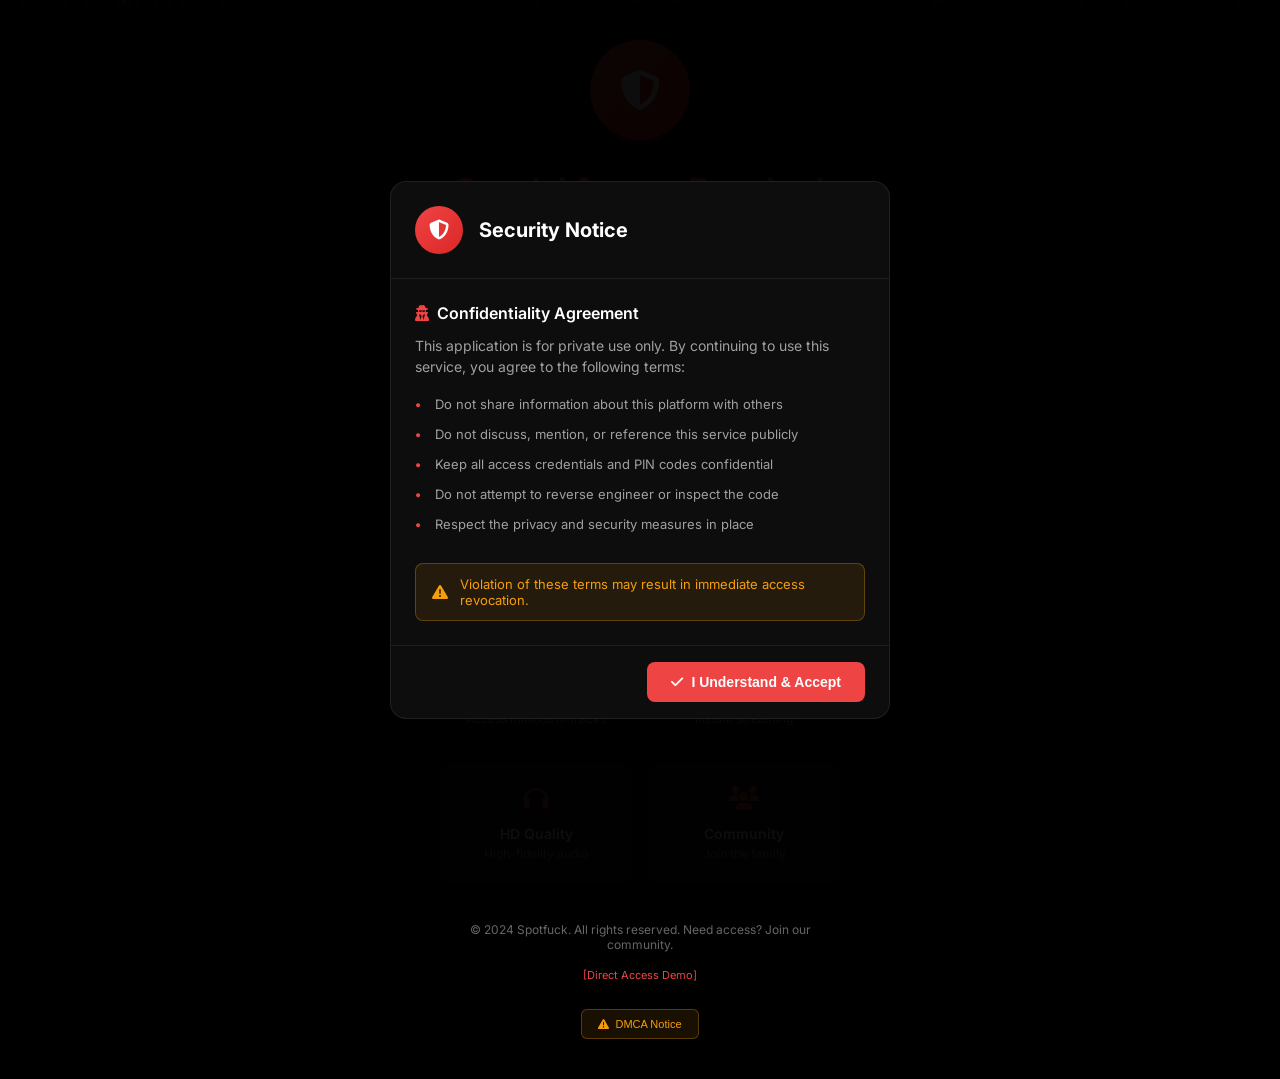
==== index.html @ 484b6b0b "test" ====
<!DOCTYPE html>
<html lang="en">
<head>
    <meta charset="UTF-8">
    <meta name="viewport" content="width=device-width, initial-scale=1.0">
    <title>Spotfuck - Special Access</title>
    <link rel="icon" type="image/svg+xml" href="data:image/svg+xml,<svg xmlns='http://www.w3.org/2000/svg' viewBox='0 0 100 100'><circle cx='50' cy='50' r='48' fill='%23ef4444'/><polygon points='35,25 35,75 80,50' fill='white' stroke='white' stroke-width='2'/></svg>">
    <link rel="apple-touch-icon" href="data:image/svg+xml,<svg xmlns='http://www.w3.org/2000/svg' viewBox='0 0 100 100'><circle cx='50' cy='50' r='48' fill='%23ef4444'/><polygon points='35,25 35,75 80,50' fill='white' stroke='white' stroke-width='2'/></svg>">
    <link rel="stylesheet" href="https://cdnjs.cloudflare.com/ajax/libs/font-awesome/6.4.0/css/all.min.css">
    <style>
        @import url('https://fonts.googleapis.com/css2?family=Inter:wght@300;400;500;600;700;800&display=swap');
        
        :root {
            --primary: #ef4444;
            --primary-dark: #dc2626;
            --primary-light: #f87171;
            --bg-dark: #000000;
            --bg-card: #0d0d0d;
            --bg-hover: #1a1a1a;
            --text-primary: #ffffff;
            --text-secondary: #a0a0a0;
            --text-muted: #666666;
            --border: rgba(255,255,255,0.08);
            --success: #10b981;
        }
        
        * {
            margin: 0;
            padding: 0;
            box-sizing: border-box;
        }
        
        body {
            font-family: 'Inter', sans-serif;
            background: var(--bg-dark);
            color: var(--text-primary);
            min-height: 100vh;
            overflow-x: hidden;
            -webkit-font-smoothing: antialiased;
            display: flex;
            align-items: center;
            justify-content: center;
        }
        
        .access-container {
            width: 100%;
            max-width: 480px;
            padding: 40px;
            text-align: center;
            animation: fadeInUp 0.8s ease-out;
        }
        
        @keyframes fadeInUp {
            from {
                opacity: 0;
                transform: translateY(30px);
            }
            to {
                opacity: 1;
                transform: translateY(0);
            }
        }
        
        .access-icon {
            width: 100px;
            height: 100px;
            background: linear-gradient(135deg, var(--primary), var(--primary-dark));
            border-radius: 50%;
            display: flex;
            align-items: center;
            justify-content: center;
            margin: 0 auto 30px;
            font-size: 40px;
            box-shadow: 0 10px 40px rgba(239, 68, 68, 0.3);
            animation: pulse 2s infinite;
        }
        
        @keyframes pulse {
            0%, 100% {
                transform: scale(1);
                box-shadow: 0 10px 40px rgba(239, 68, 68, 0.3);
            }
            50% {
                transform: scale(1.05);
                box-shadow: 0 15px 50px rgba(239, 68, 68, 0.4);
            }
        }
        
        .access-title {
            font-size: 32px;
            font-weight: 800;
            margin-bottom: 16px;
            background: linear-gradient(135deg, var(--primary), var(--primary-light));
            -webkit-background-clip: text;
            -webkit-text-fill-color: transparent;
            background-clip: text;
        }
        
        .access-subtitle {
            font-size: 16px;
            color: var(--text-secondary);
            margin-bottom: 40px;
            line-height: 1.6;
        }
        
        .access-card {
            background: var(--bg-card);
            border: 1px solid var(--border);
            border-radius: 16px;
            padding: 30px;
            margin-bottom: 24px;
            animation: slideIn 0.6s ease-out 0.2s both;
        }
        
        @keyframes slideIn {
            from {
                opacity: 0;
                transform: translateX(-20px);
            }
            to {
                opacity: 1;
                transform: translateX(0);
            }
        }
        
        .lock-icon {
            font-size: 48px;
            color: var(--primary);
            margin-bottom: 20px;
            animation: lockPulse 1.5s infinite;
        }
        
        @keyframes lockPulse {
            0%, 100% {
                transform: scale(1);
            }
            50% {
                transform: scale(1.1);
            }
        }
        
        .access-message {
            font-size: 18px;
            font-weight: 600;
            margin-bottom: 12px;
            color: var(--text-primary);
        }
        
        .access-description {
            font-size: 14px;
            color: var(--text-secondary);
            margin-bottom: 24px;
        }
        
        .access-btn {
            width: 100%;
            padding: 14px 24px;
            background: var(--primary);
            border: none;
            border-radius: 12px;
            color: white;
            font-size: 16px;
            font-weight: 600;
            cursor: pointer;
            transition: all 0.3s ease;
            display: flex;
            align-items: center;
            justify-content: center;
            gap: 10px;
            text-decoration: none;
        }
        
        .access-btn:hover {
            background: var(--primary-dark);
            transform: translateY(-2px);
            box-shadow: 0 8px 25px rgba(239, 68, 68, 0.3);
        }
        
        .access-btn i {
            font-size: 18px;
        }
        
        .features-grid {
            display: grid;
            grid-template-columns: repeat(2, 1fr);
            gap: 16px;
            margin-top: 32px;
            animation: fadeIn 0.8s ease-out 0.4s both;
        }
        
        @keyframes fadeIn {
            from {
                opacity: 0;
            }
            to {
                opacity: 1;
            }
        }
        
        .feature-item {
            background: var(--bg-card);
            border: 1px solid var(--border);
            border-radius: 12px;
            padding: 20px;
            text-align: center;
            transition: all 0.3s ease;
        }
        
        .feature-item:hover {
            border-color: var(--primary);
            transform: translateY(-4px);
        }
        
        .feature-icon {
            font-size: 24px;
            color: var(--primary);
            margin-bottom: 12px;
        }
        
        .feature-title {
            font-size: 14px;
            font-weight: 600;
            color: var(--text-primary);
            margin-bottom: 4px;
        }
        
        .feature-text {
            font-size: 12px;
            color: var(--text-secondary);
        }
        
        .footer-text {
            margin-top: 40px;
            font-size: 12px;
            color: var(--text-muted);
            animation: fadeIn 0.8s ease-out 0.6s both;
        }
        
        .footer-text a {
            color: var(--primary);
            text-decoration: none;
            font-size: 11px;
            transition: opacity 0.3s ease;
        }
        
        .footer-text a:hover {
            opacity: 0.8;
        }
        
        .dmca-footer-btn {
            background: rgba(245, 158, 11, 0.1);
            border: 1px solid rgba(245, 158, 11, 0.3);
            color: #f59e0b;
            padding: 8px 16px;
            border-radius: 6px;
            font-size: 11px;
            cursor: pointer;
            display: inline-flex;
            align-items: center;
            gap: 6px;
            transition: all 0.3s ease;
            margin-top: 12px;
        }
        
        .dmca-footer-btn:hover {
            background: rgba(245, 158, 11, 0.2);
            border-color: rgba(245, 158, 11, 0.5);
        }
        
        .dmca-modal {
            display: none;
            position: fixed;
            top: 0;
            left: 0;
            width: 100%;
            height: 100%;
            background: rgba(0, 0, 0, 0.9);
            z-index: 1000;
            align-items: center;
            justify-content: center;
            animation: fadeIn 0.3s ease;
        }
        
        .dmca-modal.active {
            display: flex;
        }
        
        .dmca-modal-content {
            background: var(--bg-card);
            border: 1px solid var(--border);
            border-radius: 16px;
            max-width: 600px;
            max-height: 80vh;
            overflow-y: auto;
            animation: slideUp 0.3s ease;
            margin: 20px;
        }
        
        @keyframes slideUp {
            from {
                opacity: 0;
                transform: translateY(50px);
            }
            to {
                opacity: 1;
                transform: translateY(0);
            }
        }
        
        .dmca-modal-header {
            display: flex;
            align-items: center;
            padding: 24px;
            border-bottom: 1px solid var(--border);
            position: sticky;
            top: 0;
            background: var(--bg-card);
            z-index: 10;
        }
        
        .dmca-icon {
            width: 48px;
            height: 48px;
            background: linear-gradient(135deg, #f59e0b, #d97706);
            border-radius: 50%;
            display: flex;
            align-items: center;
            justify-content: center;
            margin-right: 16px;
            font-size: 20px;
            color: white;
        }
        
        .dmca-modal-header h2 {
            flex: 1;
            font-size: 20px;
            font-weight: 700;
            color: var(--text-primary);
        }
        
        .dmca-close-btn {
            width: 36px;
            height: 36px;
            background: var(--bg-hover);
            border: none;
            border-radius: 8px;
            color: var(--text-secondary);
            cursor: pointer;
            display: flex;
            align-items: center;
            justify-content: center;
            transition: all 0.2s ease;
        }
        
        .dmca-close-btn:hover {
            background: var(--primary);
            color: white;
        }
        
        .dmca-modal-body {
            padding: 24px;
        }
        
        .dmca-section {
            margin-bottom: 24px;
        }
        
        .dmca-section:last-child {
            margin-bottom: 0;
        }
        
        .dmca-section h3 {
            font-size: 16px;
            font-weight: 600;
            color: var(--text-primary);
            margin-bottom: 12px;
            display: flex;
            align-items: center;
            gap: 8px;
        }
        
        .dmca-section h3 i {
            color: #f59e0b;
        }
        
        .dmca-section p {
            font-size: 14px;
            color: var(--text-secondary);
            line-height: 1.6;
            margin-bottom: 8px;
        }
        
        .dmca-section ul {
            list-style: none;
            padding: 0;
        }
        
        .dmca-section li {
            font-size: 14px;
            color: var(--text-secondary);
            padding: 8px 0;
            padding-left: 24px;
            position: relative;
        }
        
        .dmca-section li::before {
            content: '•';
            position: absolute;
            left: 8px;
            color: var(--primary);
        }
        
        .dmca-disclaimer {
            background: rgba(245, 158, 11, 0.1);
            border: 1px solid rgba(245, 158, 11, 0.3);
            border-radius: 8px;
            padding: 16px;
            font-size: 13px;
            color: #f59e0b;
            line-height: 1.5;
        }
        
        .dmca-modal-footer {
            padding: 24px;
            border-top: 1px solid var(--border);
            display: flex;
            justify-content: flex-end;
            position: sticky;
            bottom: 0;
            background: var(--bg-card);
        }
        
        .dmca-acknowledge-btn {
            padding: 12px 24px;
            background: var(--primary);
            border: none;
            border-radius: 8px;
            color: white;
            font-size: 14px;
            font-weight: 600;
            cursor: pointer;
            display: flex;
            align-items: center;
            gap: 8px;
            transition: all 0.2s ease;
        }
        
        .dmca-acknowledge-btn:hover {
            background: var(--primary-dark);
            transform: translateY(-2px);
        }
        
        .dmca-modal-content::-webkit-scrollbar {
            width: 6px;
        }
        
        .dmca-modal-content::-webkit-scrollbar-track {
            background: var(--bg-dark);
        }
        
        .dmca-modal-content::-webkit-scrollbar-thumb {
            background: var(--bg-hover);
            border-radius: 3px;
        }
        
        .dmca-modal-content::-webkit-scrollbar-thumb:hover {
            background: var(--primary);
        }
        
        /* Responsive Design */
        @media (max-width: 768px) {
            .access-container {
                padding: 24px;
            }
            
            .access-icon {
                width: 60px;
                height: 60px;
                font-size: 24px;
                margin-bottom: 20px;
            }
            
            .access-title {
                font-size: 24px;
            }
            
            .access-subtitle {
                font-size: 14px;
            }
            
            .access-card {
                padding: 20px;
            }
            
            .features-grid {
                grid-template-columns: 1fr;
                gap: 12px;
            }
            
            .feature-item {
                padding: 16px;
            }
            
            .footer-text {
                font-size: 11px;
            }
            
            .dmca-footer-btn {
                padding: 6px 12px;
                font-size: 10px;
            }
            
            .dmca-modal-content {
                margin: 10px;
                max-height: 90vh;
            }
            
            .dmca-modal-header {
                padding: 16px;
            }
            
            .dmca-modal-header h2 {
                font-size: 18px;
            }
            
            .dmca-modal-body {
                padding: 16px;
            }
            
            .dmca-section h3 {
                font-size: 14px;
            }
            
            .dmca-section p {
                font-size: 13px;
            }
            
            .dmca-section li {
                font-size: 13px;
                padding: 6px 0;
                padding-left: 20px;
            }
            
            .dmca-disclaimer {
                font-size: 12px;
                padding: 12px;
            }
            
            .dmca-modal-footer {
                padding: 16px;
            }
            
            .dmca-acknowledge-btn {
                padding: 10px 20px;
                font-size: 13px;
            }
        }
        
        @media (max-width: 480px) {
            .access-container {
                padding: 16px;
            }
            
            .access-icon {
                width: 50px;
                height: 50px;
                font-size: 20px;
                margin-bottom: 16px;
            }
            
            .access-title {
                font-size: 20px;
            }
            
            .access-subtitle {
                font-size: 13px;
            }
            
            .access-card {
                padding: 16px;
            }
            
            .access-message {
                font-size: 16px;
            }
            
            .access-description {
                font-size: 13px;
            }
            
            .access-btn {
                padding: 12px 20px;
                font-size: 14px;
            }
            
            .feature-item {
                padding: 12px;
            }
            
            .feature-icon {
                font-size: 20px;
            }
            
            .feature-title {
                font-size: 13px;
            }
            
            .feature-text {
                font-size: 11px;
            }
        }
        
        .particles {
            position: fixed;
            top: 0;
            left: 0;
            width: 100%;
            height: 100%;
            pointer-events: none;
            overflow: hidden;
            z-index: 0;
        }
        
        .particle {
            position: absolute;
            width: 4px;
            height: 4px;
            background: var(--primary);
            border-radius: 50%;
            opacity: 0.3;
            animation: float 15s infinite;
        }
        
        @keyframes float {
            0%, 100% {
                transform: translateY(100vh) rotate(0deg);
                opacity: 0;
            }
            10% {
                opacity: 0.3;
            }
            90% {
                opacity: 0.3;
            }
            100% {
                transform: translateY(-100vh) rotate(720deg);
                opacity: 0;
            }
        }
    </style>
</head>
<body>
    <div class="particles" id="particles"></div>
    
    <div class="access-container">
        <div class="access-icon">
            <i class="fas fa-shield-alt"></i>
        </div>
        
        <h1 class="access-title">Special Access Required</h1>
        <p class="access-subtitle">This area requires exclusive access. Join our community to unlock premium features.</p>
        
        <div class="access-card">
            <div class="lock-icon">
                <i class="fas fa-lock"></i>
            </div>
            <div class="access-message">Access Restricted</div>
            <div class="access-description">You need special permissions to view this content. Sign in to continue.</div>
            <a href="signin.html" class="access-btn">
                <i class="fas fa-sign-in-alt"></i>
                Sign In to Access
            </a>
        </div>
        
        <div class="features-grid">
            <div class="feature-item">
                <div class="feature-icon">
                    <i class="fas fa-music"></i>
                </div>
                <div class="feature-title">Unlimited Music</div>
                <div class="feature-text">Access millions of tracks</div>
            </div>
            <div class="feature-item">
                <div class="feature-icon">
                    <i class="fas fa-bolt"></i>
                </div>
                <div class="feature-title">Lightning Fast</div>
                <div class="feature-text">Instant streaming</div>
            </div>
            <div class="feature-item">
                <div class="feature-icon">
                    <i class="fas fa-headphones"></i>
                </div>
                <div class="feature-title">HD Quality</div>
                <div class="feature-text">High-fidelity audio</div>
            </div>
            <div class="feature-item">
                <div class="feature-icon">
                    <i class="fas fa-users"></i>
                </div>
                <div class="feature-title">Community</div>
                <div class="feature-text">Join the family</div>
            </div>
        </div>
        
        <div class="footer-text">
            © 2024 Spotfuck. All rights reserved. Need access? Join our community.
            <br><br>
            <a href="N3K0.html">[Direct Access Demo]</a>
            <br><br>
            <button class="dmca-footer-btn" id="dmcaFooterBtn">
                <i class="fas fa-exclamation-triangle"></i> DMCA Notice
            </button>
        </div>
        
        <!-- DMCA Modal -->
        <div class="dmca-modal" id="dmcaModal">
            <div class="dmca-modal-content">
                <div class="dmca-modal-header">
                    <div class="dmca-icon">
                        <i class="fas fa-exclamation-triangle"></i>
                    </div>
                    <h2>DMCA & Copyright Notice</h2>
                    <button class="dmca-close-btn" id="dmcaCloseBtn">
                        <i class="fas fa-times"></i>
                    </button>
                </div>
                <div class="dmca-modal-body">
                    <div class="dmca-section">
                        <h3><i class="fas fa-info-circle"></i> Important Notice</h3>
                        <p>This application aggregates music from various public sources including Audius, YouTube, Jamendo, and Spotify APIs. We do not host any copyrighted content on our servers.</p>
                    </div>
                    
                    <div class="dmca-section">
                        <h3><i class="fas fa-shield-alt"></i> Content Sources</h3>
                        <ul>
                            <li><strong>Audius:</strong> Decentralized music platform with artist-uploaded content</li>
                            <li><strong>YouTube:</strong> User-generated content platform</li>
                            <li><strong>Jamendo:</strong> Free music from independent artists</li>
                            <li><strong>Spotify:</strong> Preview clips only (requires API access)</li>
                        </ul>
                    </div>
                    
                    <div class="dmca-section">
                        <h3><i class="fas fa-balance-scale"></i> Copyright Policy</h3>
                        <p>We respect copyright laws and intellectual property rights. If you believe any content infringes on your copyright, please contact the respective content provider directly to file a DMCA takedown request.</p>
                    </div>
                    
                    <div class="dmca-section">
                        <h3><i class="fas fa-user-shield"></i> User Responsibility</h3>
                        <p>Users are responsible for ensuring they have the right to access and stream content. This application is for educational and personal use only. Always comply with the terms of service of the respective platforms.</p>
                    </div>
                    
                    <div class="dmca-disclaimer">
                        <strong>Disclaimer:</strong> This application is not affiliated with, endorsed by, or connected to any of the music platforms mentioned. All trademarks and copyrights belong to their respective owners.
                    </div>
                </div>
                <div class="dmca-modal-footer">
                    <button class="dmca-acknowledge-btn" id="dmcaAcknowledgeBtn">
                        <i class="fas fa-check"></i> I Understand
                    </button>
                </div>
            </div>
        </div>
    </div>
    
    <script>
        // Create floating particles
        function createParticles() {
            const container = document.getElementById('particles');
            const particleCount = 50;
            
            for (let i = 0; i < particleCount; i++) {
                const particle = document.createElement('div');
                particle.className = 'particle';
                particle.style.left = Math.random() * 100 + '%';
                particle.style.animationDelay = Math.random() * 15 + 's';
                particle.style.animationDuration = (Math.random() * 10 + 10) + 's';
                container.appendChild(particle);
            }
        }
        
        createParticles();
        
        // DMCA Modal functionality
        const dmcaFooterBtn = document.getElementById('dmcaFooterBtn');
        const dmcaModal = document.getElementById('dmcaModal');
        const dmcaCloseBtn = document.getElementById('dmcaCloseBtn');
        const dmcaAcknowledgeBtn = document.getElementById('dmcaAcknowledgeBtn');
        
        if (dmcaFooterBtn && dmcaModal) {
            dmcaFooterBtn.addEventListener('click', () => {
                dmcaModal.classList.add('active');
            });
            
            dmcaCloseBtn.addEventListener('click', () => {
                dmcaModal.classList.remove('active');
            });
            
            dmcaAcknowledgeBtn.addEventListener('click', function(e) {
                e.preventDefault();
                e.stopPropagation();
                e.stopImmediatePropagation();
                localStorage.setItem('dmcaAcknowledged', 'true');
                dmcaModal.classList.remove('active');
            });
            
            dmcaModal.addEventListener('click', (e) => {
                if (e.target === dmcaModal) {
                    dmcaModal.classList.remove('active');
                }
            });
        }
    </script>

    <!-- Security Modal -->
    <div class="security-modal" id="securityModal">
        <div class="security-modal-content">
            <div class="security-modal-header">
                <div class="security-icon">
                    <i class="fas fa-shield-alt"></i>
                </div>
                <h2>Security Notice</h2>
            </div>
            <div class="security-modal-body">
                <div class="security-section">
                    <h3><i class="fas fa-user-secret"></i> Confidentiality Agreement</h3>
                    <p>This application is for private use only. By continuing to use this service, you agree to the following terms:</p>
                    <ul>
                        <li>Do not share information about this platform with others</li>
                        <li>Do not discuss, mention, or reference this service publicly</li>
                        <li>Keep all access credentials and PIN codes confidential</li>
                        <li>Do not attempt to reverse engineer or inspect the code</li>
                        <li>Respect the privacy and security measures in place</li>
                    </ul>
                </div>
                <div class="security-warning">
                    <i class="fas fa-exclamation-triangle"></i>
                    <span>Violation of these terms may result in immediate access revocation.</span>
                </div>
            </div>
            <div class="security-modal-footer">
                <button class="security-accept-btn" id="securityAcceptBtn">
                    <i class="fas fa-check"></i> I Understand & Accept
                </button>
            </div>
        </div>
    </div>

    <!-- Security Modal Styles -->
    <style>
        .security-modal {
            position: fixed;
            top: 0;
            left: 0;
            width: 100%;
            height: 100%;
            background: rgba(0, 0, 0, 0.95);
            display: flex;
            align-items: center;
            justify-content: center;
            z-index: 3000;
            animation: fadeIn 0.3s ease;
        }
        
        .security-modal.hidden {
            display: none;
        }
        
        .security-modal-content {
            background: var(--bg-card);
            border: 1px solid var(--border);
            border-radius: 16px;
            max-width: 500px;
            width: 90%;
            max-height: 90vh;
            overflow-y: auto;
            animation: slideIn 0.3s ease;
        }
        
        .security-modal-header {
            padding: 24px;
            border-bottom: 1px solid var(--border);
            display: flex;
            align-items: center;
            gap: 16px;
        }
        
        .security-icon {
            width: 48px;
            height: 48px;
            background: linear-gradient(135deg, var(--primary), var(--primary-dark));
            border-radius: 50%;
            display: flex;
            align-items: center;
            justify-content: center;
            font-size: 20px;
            color: white;
            flex-shrink: 0;
        }
        
        .security-modal-header h2 {
            font-size: 20px;
            font-weight: 700;
            color: var(--text-primary);
            margin: 0;
        }
        
        .security-modal-body {
            padding: 24px;
        }
        
        .security-section {
            margin-bottom: 24px;
        }
        
        .security-section h3 {
            font-size: 16px;
            font-weight: 600;
            color: var(--text-primary);
            margin-bottom: 12px;
            display: flex;
            align-items: center;
            gap: 8px;
        }
        
        .security-section h3 i {
            color: var(--primary);
        }
        
        .security-section p {
            font-size: 14px;
            color: var(--text-secondary);
            margin-bottom: 12px;
            line-height: 1.5;
        }
        
        .security-section ul {
            list-style: none;
            padding: 0;
            margin: 0;
        }
        
        .security-section li {
            font-size: 13px;
            color: var(--text-secondary);
            padding: 6px 0;
            padding-left: 20px;
            position: relative;
            line-height: 1.4;
        }
        
        .security-section li:before {
            content: '•';
            position: absolute;
            left: 0;
            color: var(--primary);
            font-weight: bold;
        }
        
        .security-warning {
            background: rgba(245, 158, 11, 0.1);
            border: 1px solid rgba(245, 158, 11, 0.3);
            border-radius: 8px;
            padding: 12px 16px;
            display: flex;
            align-items: center;
            gap: 12px;
            font-size: 13px;
            color: #f59e0b;
        }
        
        .security-warning i {
            font-size: 16px;
        }
        
        .security-modal-footer {
            padding: 16px 24px;
            border-top: 1px solid var(--border);
            display: flex;
            justify-content: flex-end;
        }
        
        .security-accept-btn {
            padding: 12px 24px;
            background: var(--primary);
            border: none;
            border-radius: 8px;
            color: white;
            font-size: 14px;
            font-weight: 600;
            cursor: pointer;
            display: flex;
            align-items: center;
            gap: 8px;
            transition: all 0.3s ease;
        }
        
        .security-accept-btn:hover {
            background: var(--primary-dark);
            transform: translateY(-2px);
            box-shadow: 0 4px 15px rgba(239, 68, 68, 0.3);
        }
    </style>

    <script>
        // Show security modal
        const securityModal = document.getElementById('securityModal');
        const securityAccepted = localStorage.getItem('securityAccepted');
        
        if (!securityAccepted) {
            securityModal.classList.remove('hidden');
            
            document.getElementById('securityAcceptBtn').addEventListener('click', () => {
                localStorage.setItem('securityAccepted', 'true');
                securityModal.classList.add('hidden');
            });
        } else {
            securityModal.classList.add('hidden');
        }
    </script>
</body>
</html>
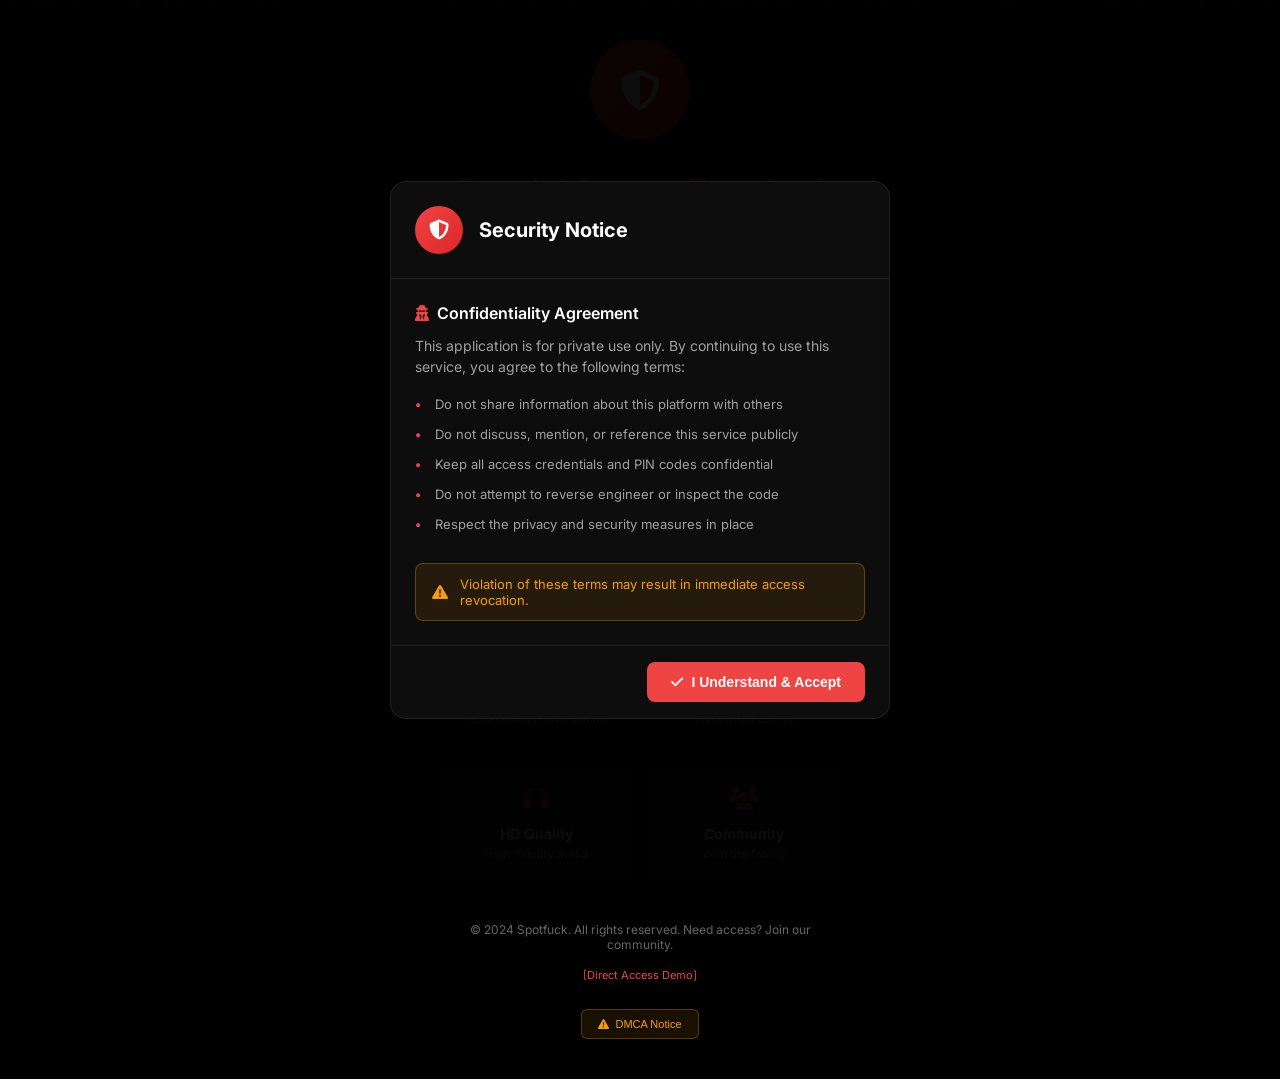
==== commit b27633a7: "test" ====
--- a/index.html
+++ b/index.html
@@ -1009,14 +1009,22 @@
         const securityAccepted = localStorage.getItem('securityAccepted');
         
         if (!securityAccepted) {
-            securityModal.classList.remove('hidden');
-            
-            document.getElementById('securityAcceptBtn').addEventListener('click', () => {
-                localStorage.setItem('securityAccepted', 'true');
-                securityModal.classList.add('hidden');
-            });
+            securityModal.style.display = 'flex';
+            
+            const securityAcceptBtn = document.getElementById('securityAcceptBtn');
+            if (securityAcceptBtn) {
+                // Remove any existing listeners first
+                const newBtn = securityAcceptBtn.cloneNode(true);
+                securityAcceptBtn.parentNode.replaceChild(newBtn, securityAcceptBtn);
+                
+                newBtn.addEventListener('click', function(e) {
+                    console.log('Security button clicked!');
+                    localStorage.setItem('securityAccepted', 'true');
+                    securityModal.style.display = 'none';
+                });
+            }
         } else {
-            securityModal.classList.add('hidden');
+            securityModal.style.display = 'none';
         }
     </script>
 </body>
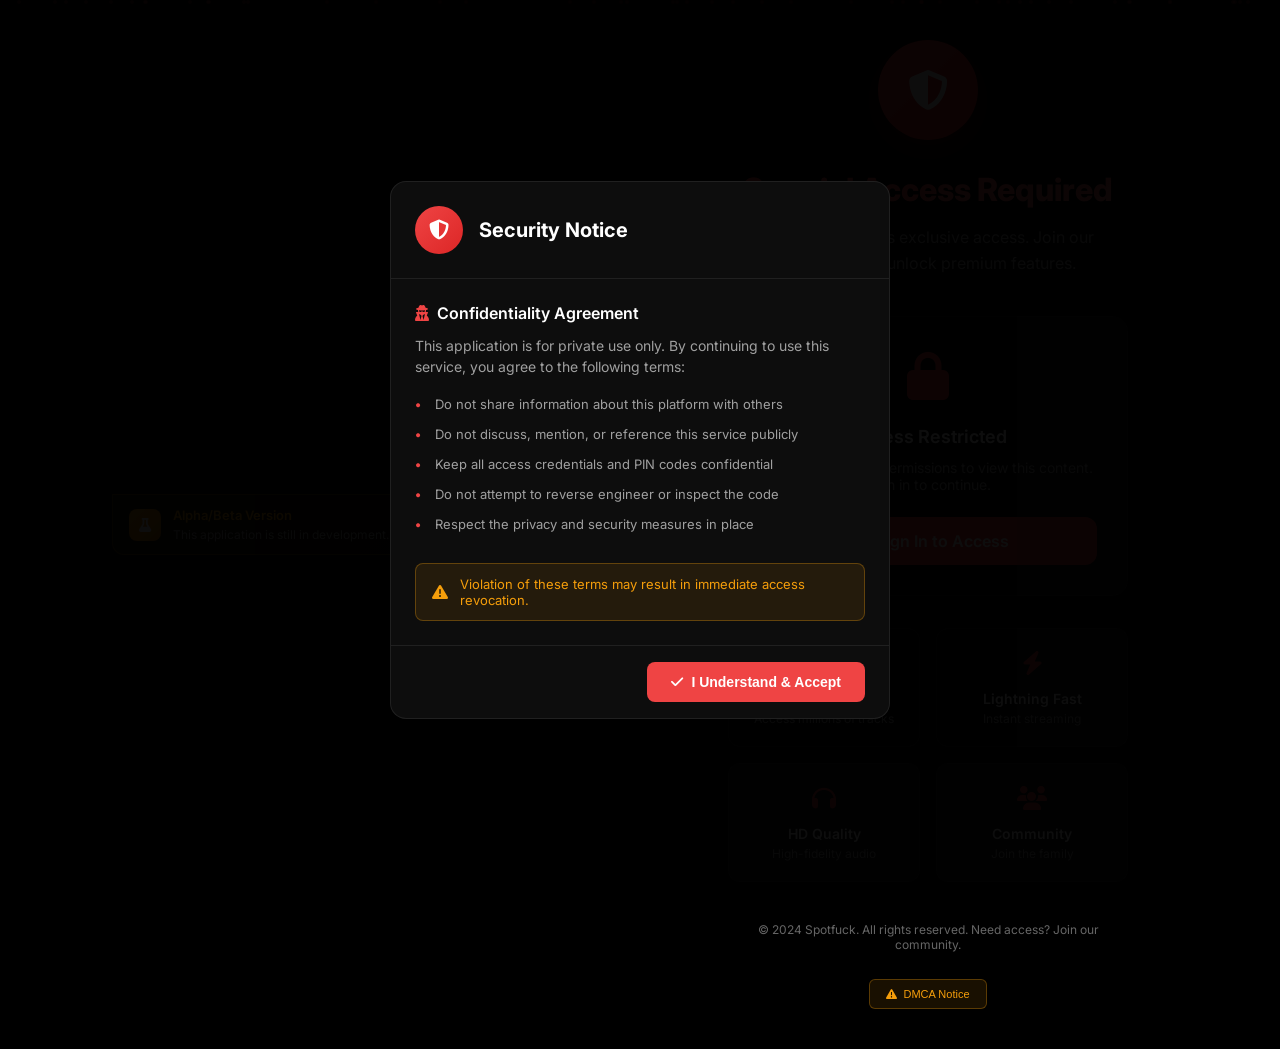
==== commit 2bc748e5: "test" ====
--- a/index.html
+++ b/index.html
@@ -123,6 +123,84 @@
             }
         }
         
+        /* Beta Banner */
+        .beta-banner {
+            background: linear-gradient(135deg, rgba(245, 158, 11, 0.1), rgba(245, 158, 11, 0.05));
+            border: 1px solid rgba(245, 158, 11, 0.3);
+            border-radius: 0 0 12px 12px;
+            padding: 12px 16px;
+            animation: slideDown 0.5s ease;
+            margin-bottom: 0;
+        }
+        
+        @keyframes slideDown {
+            from {
+                opacity: 0;
+                transform: translateY(-20px);
+            }
+            to {
+                opacity: 1;
+                transform: translateY(0);
+            }
+        }
+        
+        .beta-banner-content {
+            display: flex;
+            align-items: center;
+            gap: 12px;
+            max-width: 1200px;
+            margin: 0 auto;
+        }
+        
+        .beta-banner-icon {
+            width: 32px;
+            height: 32px;
+            background: linear-gradient(135deg, #f59e0b, #d97706);
+            border-radius: 8px;
+            display: flex;
+            align-items: center;
+            justify-content: center;
+            font-size: 14px;
+            color: white;
+            flex-shrink: 0;
+        }
+        
+        .beta-banner-text {
+            flex: 1;
+        }
+        
+        .beta-banner-title {
+            font-size: 13px;
+            font-weight: 600;
+            color: #f59e0b;
+            margin-bottom: 4px;
+        }
+        
+        .beta-banner-info {
+            font-size: 12px;
+            color: var(--text-secondary);
+        }
+        
+        .beta-banner-close {
+            background: transparent;
+            border: none;
+            color: var(--text-secondary);
+            font-size: 16px;
+            cursor: pointer;
+            padding: 8px;
+            border-radius: 4px;
+            transition: all 0.2s ease;
+        }
+        
+        .beta-banner-close:hover {
+            color: var(--text-primary);
+            background: var(--bg-hover);
+        }
+        
+        .beta-banner.hidden {
+            display: none;
+        }
+        
         .lock-icon {
             font-size: 48px;
             color: var(--primary);
@@ -650,6 +728,22 @@
     </style>
 </head>
 <body>
+    <!-- Beta/Alpha Warning Banner -->
+    <div class="beta-banner" id="betaBanner">
+        <div class="beta-banner-content">
+            <div class="beta-banner-icon">
+                <i class="fas fa-flask"></i>
+            </div>
+            <div class="beta-banner-text">
+                <div class="beta-banner-title">Alpha/Beta Version</div>
+                <div class="beta-banner-info">This application is still in development. Some features may not work as expected.</div>
+            </div>
+            <button class="beta-banner-close" id="betaBannerClose">
+                <i class="fas fa-times"></i>
+            </button>
+        </div>
+    </div>
+
     <div class="particles" id="particles"></div>
     
     <div class="access-container">
@@ -705,8 +799,6 @@
         
         <div class="footer-text">
             © 2024 Spotfuck. All rights reserved. Need access? Join our community.
-            <br><br>
-            <a href="N3K0.html">[Direct Access Demo]</a>
             <br><br>
             <button class="dmca-footer-btn" id="dmcaFooterBtn">
                 <i class="fas fa-exclamation-triangle"></i> DMCA Notice
@@ -1026,6 +1118,22 @@
         } else {
             securityModal.style.display = 'none';
         }
+        
+        // Beta Banner Handler
+        const betaBanner = document.getElementById('betaBanner');
+        const betaBannerClose = document.getElementById('betaBannerClose');
+        const betaBannerDismissed = localStorage.getItem('betaBannerDismissed');
+        
+        if (betaBannerDismissed === 'true') {
+            betaBanner.classList.add('hidden');
+        }
+        
+        if (betaBannerClose) {
+            betaBannerClose.addEventListener('click', () => {
+                betaBanner.classList.add('hidden');
+                localStorage.setItem('betaBannerDismissed', 'true');
+            });
+        }
     </script>
 </body>
 </html>
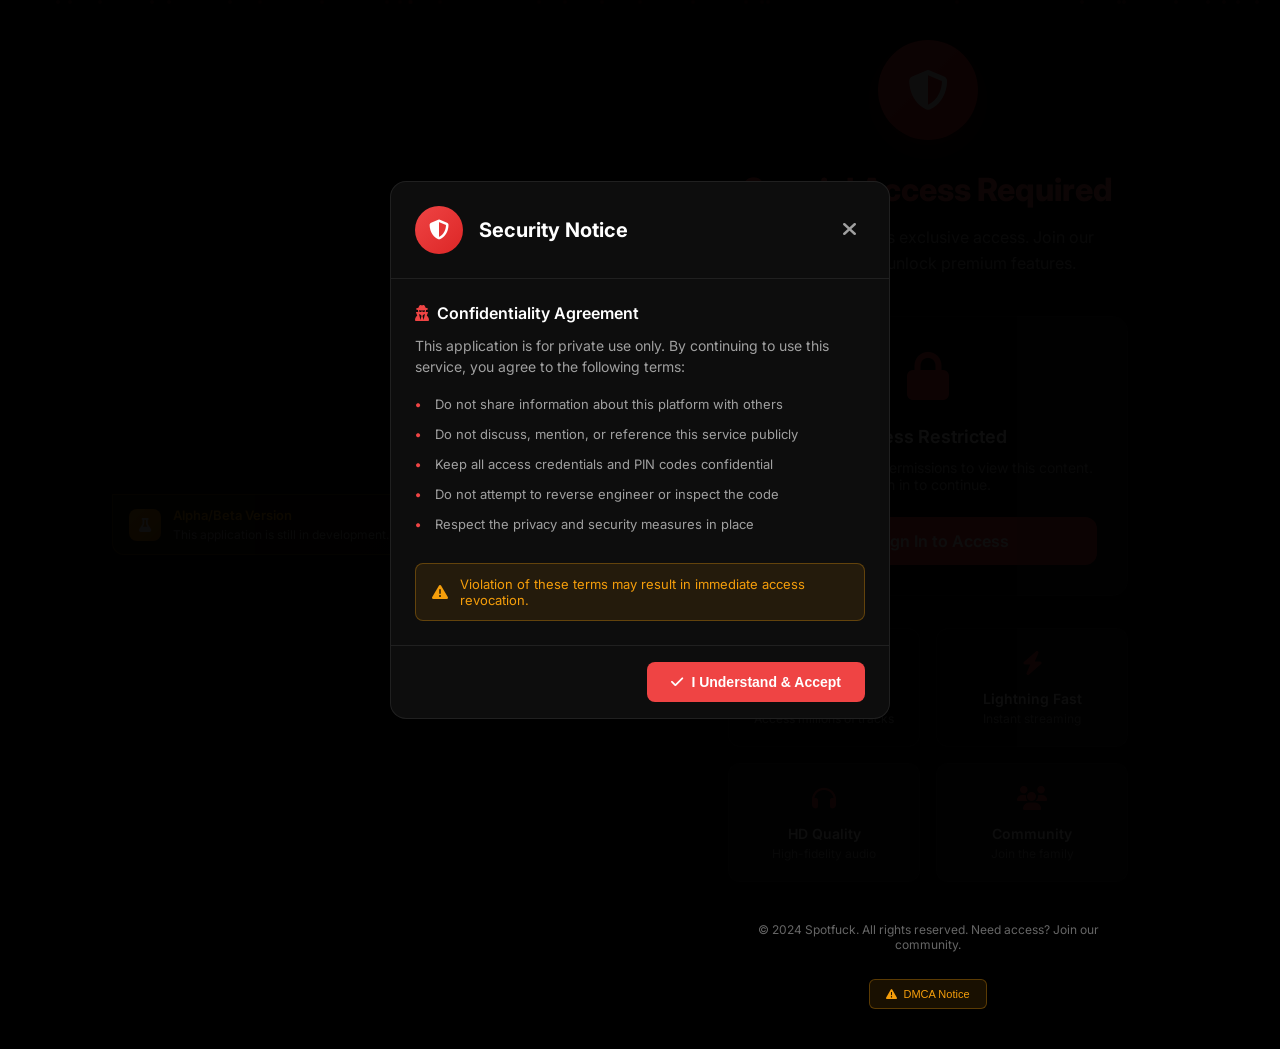
==== commit c5097069: "test" ====
--- a/index.html
+++ b/index.html
@@ -4,9 +4,17 @@
     <meta charset="UTF-8">
     <meta name="viewport" content="width=device-width, initial-scale=1.0">
     <title>Spotfuck - Special Access</title>
+    <meta name="description" content="Spotfuck - Free music streaming from multiple sources">
     <link rel="icon" type="image/svg+xml" href="data:image/svg+xml,<svg xmlns='http://www.w3.org/2000/svg' viewBox='0 0 100 100'><circle cx='50' cy='50' r='48' fill='%23ef4444'/><polygon points='35,25 35,75 80,50' fill='white' stroke='white' stroke-width='2'/></svg>">
     <link rel="apple-touch-icon" href="data:image/svg+xml,<svg xmlns='http://www.w3.org/2000/svg' viewBox='0 0 100 100'><circle cx='50' cy='50' r='48' fill='%23ef4444'/><polygon points='35,25 35,75 80,50' fill='white' stroke='white' stroke-width='2'/></svg>">
-    <link rel="stylesheet" href="https://cdnjs.cloudflare.com/ajax/libs/font-awesome/6.4.0/css/all.min.css">
+    
+    <!-- Preconnect to external resources -->
+    <link rel="preconnect" href="https://cdnjs.cloudflare.com">
+    <link rel="preconnect" href="https://fonts.googleapis.com">
+    <link rel="preconnect" href="https://fonts.gstatic.com" crossorigin>
+    
+    <link rel="stylesheet" href="https://cdnjs.cloudflare.com/ajax/libs/font-awesome/6.4.0/css/all.min.css" media="print" onload="this.media='all'">
+    <link rel="stylesheet" href="css/shared.css">
     <style>
         @import url('https://fonts.googleapis.com/css2?family=Inter:wght@300;400;500;600;700;800&display=swap');
         
@@ -121,84 +129,6 @@
                 opacity: 1;
                 transform: translateX(0);
             }
-        }
-        
-        /* Beta Banner */
-        .beta-banner {
-            background: linear-gradient(135deg, rgba(245, 158, 11, 0.1), rgba(245, 158, 11, 0.05));
-            border: 1px solid rgba(245, 158, 11, 0.3);
-            border-radius: 0 0 12px 12px;
-            padding: 12px 16px;
-            animation: slideDown 0.5s ease;
-            margin-bottom: 0;
-        }
-        
-        @keyframes slideDown {
-            from {
-                opacity: 0;
-                transform: translateY(-20px);
-            }
-            to {
-                opacity: 1;
-                transform: translateY(0);
-            }
-        }
-        
-        .beta-banner-content {
-            display: flex;
-            align-items: center;
-            gap: 12px;
-            max-width: 1200px;
-            margin: 0 auto;
-        }
-        
-        .beta-banner-icon {
-            width: 32px;
-            height: 32px;
-            background: linear-gradient(135deg, #f59e0b, #d97706);
-            border-radius: 8px;
-            display: flex;
-            align-items: center;
-            justify-content: center;
-            font-size: 14px;
-            color: white;
-            flex-shrink: 0;
-        }
-        
-        .beta-banner-text {
-            flex: 1;
-        }
-        
-        .beta-banner-title {
-            font-size: 13px;
-            font-weight: 600;
-            color: #f59e0b;
-            margin-bottom: 4px;
-        }
-        
-        .beta-banner-info {
-            font-size: 12px;
-            color: var(--text-secondary);
-        }
-        
-        .beta-banner-close {
-            background: transparent;
-            border: none;
-            color: var(--text-secondary);
-            font-size: 16px;
-            cursor: pointer;
-            padding: 8px;
-            border-radius: 4px;
-            transition: all 0.2s ease;
-        }
-        
-        .beta-banner-close:hover {
-            color: var(--text-primary);
-            background: var(--bg-hover);
-        }
-        
-        .beta-banner.hidden {
-            display: none;
         }
         
         .lock-icon {
@@ -345,206 +275,6 @@
             border-color: rgba(245, 158, 11, 0.5);
         }
         
-        .dmca-modal {
-            display: none;
-            position: fixed;
-            top: 0;
-            left: 0;
-            width: 100%;
-            height: 100%;
-            background: rgba(0, 0, 0, 0.9);
-            z-index: 1000;
-            align-items: center;
-            justify-content: center;
-            animation: fadeIn 0.3s ease;
-        }
-        
-        .dmca-modal.active {
-            display: flex;
-        }
-        
-        .dmca-modal-content {
-            background: var(--bg-card);
-            border: 1px solid var(--border);
-            border-radius: 16px;
-            max-width: 600px;
-            max-height: 80vh;
-            overflow-y: auto;
-            animation: slideUp 0.3s ease;
-            margin: 20px;
-        }
-        
-        @keyframes slideUp {
-            from {
-                opacity: 0;
-                transform: translateY(50px);
-            }
-            to {
-                opacity: 1;
-                transform: translateY(0);
-            }
-        }
-        
-        .dmca-modal-header {
-            display: flex;
-            align-items: center;
-            padding: 24px;
-            border-bottom: 1px solid var(--border);
-            position: sticky;
-            top: 0;
-            background: var(--bg-card);
-            z-index: 10;
-        }
-        
-        .dmca-icon {
-            width: 48px;
-            height: 48px;
-            background: linear-gradient(135deg, #f59e0b, #d97706);
-            border-radius: 50%;
-            display: flex;
-            align-items: center;
-            justify-content: center;
-            margin-right: 16px;
-            font-size: 20px;
-            color: white;
-        }
-        
-        .dmca-modal-header h2 {
-            flex: 1;
-            font-size: 20px;
-            font-weight: 700;
-            color: var(--text-primary);
-        }
-        
-        .dmca-close-btn {
-            width: 36px;
-            height: 36px;
-            background: var(--bg-hover);
-            border: none;
-            border-radius: 8px;
-            color: var(--text-secondary);
-            cursor: pointer;
-            display: flex;
-            align-items: center;
-            justify-content: center;
-            transition: all 0.2s ease;
-        }
-        
-        .dmca-close-btn:hover {
-            background: var(--primary);
-            color: white;
-        }
-        
-        .dmca-modal-body {
-            padding: 24px;
-        }
-        
-        .dmca-section {
-            margin-bottom: 24px;
-        }
-        
-        .dmca-section:last-child {
-            margin-bottom: 0;
-        }
-        
-        .dmca-section h3 {
-            font-size: 16px;
-            font-weight: 600;
-            color: var(--text-primary);
-            margin-bottom: 12px;
-            display: flex;
-            align-items: center;
-            gap: 8px;
-        }
-        
-        .dmca-section h3 i {
-            color: #f59e0b;
-        }
-        
-        .dmca-section p {
-            font-size: 14px;
-            color: var(--text-secondary);
-            line-height: 1.6;
-            margin-bottom: 8px;
-        }
-        
-        .dmca-section ul {
-            list-style: none;
-            padding: 0;
-        }
-        
-        .dmca-section li {
-            font-size: 14px;
-            color: var(--text-secondary);
-            padding: 8px 0;
-            padding-left: 24px;
-            position: relative;
-        }
-        
-        .dmca-section li::before {
-            content: '•';
-            position: absolute;
-            left: 8px;
-            color: var(--primary);
-        }
-        
-        .dmca-disclaimer {
-            background: rgba(245, 158, 11, 0.1);
-            border: 1px solid rgba(245, 158, 11, 0.3);
-            border-radius: 8px;
-            padding: 16px;
-            font-size: 13px;
-            color: #f59e0b;
-            line-height: 1.5;
-        }
-        
-        .dmca-modal-footer {
-            padding: 24px;
-            border-top: 1px solid var(--border);
-            display: flex;
-            justify-content: flex-end;
-            position: sticky;
-            bottom: 0;
-            background: var(--bg-card);
-        }
-        
-        .dmca-acknowledge-btn {
-            padding: 12px 24px;
-            background: var(--primary);
-            border: none;
-            border-radius: 8px;
-            color: white;
-            font-size: 14px;
-            font-weight: 600;
-            cursor: pointer;
-            display: flex;
-            align-items: center;
-            gap: 8px;
-            transition: all 0.2s ease;
-        }
-        
-        .dmca-acknowledge-btn:hover {
-            background: var(--primary-dark);
-            transform: translateY(-2px);
-        }
-        
-        .dmca-modal-content::-webkit-scrollbar {
-            width: 6px;
-        }
-        
-        .dmca-modal-content::-webkit-scrollbar-track {
-            background: var(--bg-dark);
-        }
-        
-        .dmca-modal-content::-webkit-scrollbar-thumb {
-            background: var(--bg-hover);
-            border-radius: 3px;
-        }
-        
-        .dmca-modal-content::-webkit-scrollbar-thumb:hover {
-            background: var(--primary);
-        }
-        
         /* Responsive Design */
         @media (max-width: 768px) {
             .access-container {
@@ -587,51 +317,6 @@
                 padding: 6px 12px;
                 font-size: 10px;
             }
-            
-            .dmca-modal-content {
-                margin: 10px;
-                max-height: 90vh;
-            }
-            
-            .dmca-modal-header {
-                padding: 16px;
-            }
-            
-            .dmca-modal-header h2 {
-                font-size: 18px;
-            }
-            
-            .dmca-modal-body {
-                padding: 16px;
-            }
-            
-            .dmca-section h3 {
-                font-size: 14px;
-            }
-            
-            .dmca-section p {
-                font-size: 13px;
-            }
-            
-            .dmca-section li {
-                font-size: 13px;
-                padding: 6px 0;
-                padding-left: 20px;
-            }
-            
-            .dmca-disclaimer {
-                font-size: 12px;
-                padding: 12px;
-            }
-            
-            .dmca-modal-footer {
-                padding: 16px;
-            }
-            
-            .dmca-acknowledge-btn {
-                padding: 10px 20px;
-                font-size: 13px;
-            }
         }
         
         @media (max-width: 480px) {
@@ -685,44 +370,6 @@
             
             .feature-text {
                 font-size: 11px;
-            }
-        }
-        
-        .particles {
-            position: fixed;
-            top: 0;
-            left: 0;
-            width: 100%;
-            height: 100%;
-            pointer-events: none;
-            overflow: hidden;
-            z-index: 0;
-        }
-        
-        .particle {
-            position: absolute;
-            width: 4px;
-            height: 4px;
-            background: var(--primary);
-            border-radius: 50%;
-            opacity: 0.3;
-            animation: float 15s infinite;
-        }
-        
-        @keyframes float {
-            0%, 100% {
-                transform: translateY(100vh) rotate(0deg);
-                opacity: 0;
-            }
-            10% {
-                opacity: 0.3;
-            }
-            90% {
-                opacity: 0.3;
-            }
-            100% {
-                transform: translateY(-100vh) rotate(720deg);
-                opacity: 0;
             }
         }
     </style>
@@ -856,55 +503,6 @@
         </div>
     </div>
     
-    <script>
-        // Create floating particles
-        function createParticles() {
-            const container = document.getElementById('particles');
-            const particleCount = 50;
-            
-            for (let i = 0; i < particleCount; i++) {
-                const particle = document.createElement('div');
-                particle.className = 'particle';
-                particle.style.left = Math.random() * 100 + '%';
-                particle.style.animationDelay = Math.random() * 15 + 's';
-                particle.style.animationDuration = (Math.random() * 10 + 10) + 's';
-                container.appendChild(particle);
-            }
-        }
-        
-        createParticles();
-        
-        // DMCA Modal functionality
-        const dmcaFooterBtn = document.getElementById('dmcaFooterBtn');
-        const dmcaModal = document.getElementById('dmcaModal');
-        const dmcaCloseBtn = document.getElementById('dmcaCloseBtn');
-        const dmcaAcknowledgeBtn = document.getElementById('dmcaAcknowledgeBtn');
-        
-        if (dmcaFooterBtn && dmcaModal) {
-            dmcaFooterBtn.addEventListener('click', () => {
-                dmcaModal.classList.add('active');
-            });
-            
-            dmcaCloseBtn.addEventListener('click', () => {
-                dmcaModal.classList.remove('active');
-            });
-            
-            dmcaAcknowledgeBtn.addEventListener('click', function(e) {
-                e.preventDefault();
-                e.stopPropagation();
-                e.stopImmediatePropagation();
-                localStorage.setItem('dmcaAcknowledged', 'true');
-                dmcaModal.classList.remove('active');
-            });
-            
-            dmcaModal.addEventListener('click', (e) => {
-                if (e.target === dmcaModal) {
-                    dmcaModal.classList.remove('active');
-                }
-            });
-        }
-    </script>
-
     <!-- Security Modal -->
     <div class="security-modal" id="securityModal">
         <div class="security-modal-content">
@@ -913,6 +511,9 @@
                     <i class="fas fa-shield-alt"></i>
                 </div>
                 <h2>Security Notice</h2>
+                <button class="security-close-btn" id="securityCloseBtn">
+                    <i class="fas fa-times"></i>
+                </button>
             </div>
             <div class="security-modal-body">
                 <div class="security-section">
@@ -939,201 +540,6 @@
         </div>
     </div>
 
-    <!-- Security Modal Styles -->
-    <style>
-        .security-modal {
-            position: fixed;
-            top: 0;
-            left: 0;
-            width: 100%;
-            height: 100%;
-            background: rgba(0, 0, 0, 0.95);
-            display: flex;
-            align-items: center;
-            justify-content: center;
-            z-index: 3000;
-            animation: fadeIn 0.3s ease;
-        }
-        
-        .security-modal.hidden {
-            display: none;
-        }
-        
-        .security-modal-content {
-            background: var(--bg-card);
-            border: 1px solid var(--border);
-            border-radius: 16px;
-            max-width: 500px;
-            width: 90%;
-            max-height: 90vh;
-            overflow-y: auto;
-            animation: slideIn 0.3s ease;
-        }
-        
-        .security-modal-header {
-            padding: 24px;
-            border-bottom: 1px solid var(--border);
-            display: flex;
-            align-items: center;
-            gap: 16px;
-        }
-        
-        .security-icon {
-            width: 48px;
-            height: 48px;
-            background: linear-gradient(135deg, var(--primary), var(--primary-dark));
-            border-radius: 50%;
-            display: flex;
-            align-items: center;
-            justify-content: center;
-            font-size: 20px;
-            color: white;
-            flex-shrink: 0;
-        }
-        
-        .security-modal-header h2 {
-            font-size: 20px;
-            font-weight: 700;
-            color: var(--text-primary);
-            margin: 0;
-        }
-        
-        .security-modal-body {
-            padding: 24px;
-        }
-        
-        .security-section {
-            margin-bottom: 24px;
-        }
-        
-        .security-section h3 {
-            font-size: 16px;
-            font-weight: 600;
-            color: var(--text-primary);
-            margin-bottom: 12px;
-            display: flex;
-            align-items: center;
-            gap: 8px;
-        }
-        
-        .security-section h3 i {
-            color: var(--primary);
-        }
-        
-        .security-section p {
-            font-size: 14px;
-            color: var(--text-secondary);
-            margin-bottom: 12px;
-            line-height: 1.5;
-        }
-        
-        .security-section ul {
-            list-style: none;
-            padding: 0;
-            margin: 0;
-        }
-        
-        .security-section li {
-            font-size: 13px;
-            color: var(--text-secondary);
-            padding: 6px 0;
-            padding-left: 20px;
-            position: relative;
-            line-height: 1.4;
-        }
-        
-        .security-section li:before {
-            content: '•';
-            position: absolute;
-            left: 0;
-            color: var(--primary);
-            font-weight: bold;
-        }
-        
-        .security-warning {
-            background: rgba(245, 158, 11, 0.1);
-            border: 1px solid rgba(245, 158, 11, 0.3);
-            border-radius: 8px;
-            padding: 12px 16px;
-            display: flex;
-            align-items: center;
-            gap: 12px;
-            font-size: 13px;
-            color: #f59e0b;
-        }
-        
-        .security-warning i {
-            font-size: 16px;
-        }
-        
-        .security-modal-footer {
-            padding: 16px 24px;
-            border-top: 1px solid var(--border);
-            display: flex;
-            justify-content: flex-end;
-        }
-        
-        .security-accept-btn {
-            padding: 12px 24px;
-            background: var(--primary);
-            border: none;
-            border-radius: 8px;
-            color: white;
-            font-size: 14px;
-            font-weight: 600;
-            cursor: pointer;
-            display: flex;
-            align-items: center;
-            gap: 8px;
-            transition: all 0.3s ease;
-        }
-        
-        .security-accept-btn:hover {
-            background: var(--primary-dark);
-            transform: translateY(-2px);
-            box-shadow: 0 4px 15px rgba(239, 68, 68, 0.3);
-        }
-    </style>
-
-    <script>
-        // Show security modal
-        const securityModal = document.getElementById('securityModal');
-        const securityAccepted = localStorage.getItem('securityAccepted');
-        
-        if (!securityAccepted) {
-            securityModal.style.display = 'flex';
-            
-            const securityAcceptBtn = document.getElementById('securityAcceptBtn');
-            if (securityAcceptBtn) {
-                // Remove any existing listeners first
-                const newBtn = securityAcceptBtn.cloneNode(true);
-                securityAcceptBtn.parentNode.replaceChild(newBtn, securityAcceptBtn);
-                
-                newBtn.addEventListener('click', function(e) {
-                    console.log('Security button clicked!');
-                    localStorage.setItem('securityAccepted', 'true');
-                    securityModal.style.display = 'none';
-                });
-            }
-        } else {
-            securityModal.style.display = 'none';
-        }
-        
-        // Beta Banner Handler
-        const betaBanner = document.getElementById('betaBanner');
-        const betaBannerClose = document.getElementById('betaBannerClose');
-        const betaBannerDismissed = localStorage.getItem('betaBannerDismissed');
-        
-        if (betaBannerDismissed === 'true') {
-            betaBanner.classList.add('hidden');
-        }
-        
-        if (betaBannerClose) {
-            betaBannerClose.addEventListener('click', () => {
-                betaBanner.classList.add('hidden');
-                localStorage.setItem('betaBannerDismissed', 'true');
-            });
-        }
-    </script>
+    <script src="js/shared.js"></script>
 </body>
 </html>
--- a/css/shared.css
+++ b/css/shared.css
@@ -0,0 +1,517 @@
+/* Shared components and styles for all pages */
+
+:root {
+    --primary: #ef4444;
+    --primary-dark: #dc2626;
+    --primary-light: #f87171;
+    --bg-dark: #000000;
+    --bg-card: #0d0d0d;
+    --bg-hover: #1a1a1a;
+    --text-primary: #ffffff;
+    --text-secondary: #a0a0a0;
+    --text-muted: #666666;
+    --border: rgba(255,255,255,0.08);
+    --success: #10b981;
+}
+
+/* Beta Banner */
+.beta-banner {
+    background: linear-gradient(135deg, rgba(245, 158, 11, 0.1), rgba(245, 158, 11, 0.05));
+    border: 1px solid rgba(245, 158, 11, 0.3);
+    border-radius: 0 0 12px 12px;
+    padding: 12px 16px;
+    animation: slideDown 0.5s ease;
+    margin-bottom: 0;
+}
+
+@keyframes slideDown {
+    from {
+        opacity: 0;
+        transform: translateY(-20px);
+    }
+    to {
+        opacity: 1;
+        transform: translateY(0);
+    }
+}
+
+.beta-banner-content {
+    display: flex;
+    align-items: center;
+    gap: 12px;
+    max-width: 1200px;
+    margin: 0 auto;
+}
+
+.beta-banner-icon {
+    width: 32px;
+    height: 32px;
+    background: linear-gradient(135deg, #f59e0b, #d97706);
+    border-radius: 8px;
+    display: flex;
+    align-items: center;
+    justify-content: center;
+    font-size: 14px;
+    color: white;
+    flex-shrink: 0;
+}
+
+.beta-banner-text {
+    flex: 1;
+}
+
+.beta-banner-title {
+    font-size: 13px;
+    font-weight: 600;
+    color: #f59e0b;
+    margin-bottom: 4px;
+}
+
+.beta-banner-info {
+    font-size: 12px;
+    color: var(--text-secondary);
+}
+
+.beta-banner-close {
+    background: transparent;
+    border: none;
+    color: var(--text-secondary);
+    font-size: 16px;
+    cursor: pointer;
+    padding: 8px;
+    border-radius: 4px;
+    transition: all 0.2s ease;
+}
+
+.beta-banner-close:hover {
+    color: var(--text-primary);
+    background: var(--bg-hover);
+}
+
+.beta-banner.hidden {
+    display: none;
+}
+
+/* Security Modal */
+.security-modal {
+    position: fixed;
+    top: 0;
+    left: 0;
+    width: 100%;
+    height: 100%;
+    background: rgba(0, 0, 0, 0.95);
+    display: flex;
+    align-items: center;
+    justify-content: center;
+    z-index: 3000;
+    animation: fadeIn 0.3s ease;
+}
+
+.security-modal.hidden {
+    display: none;
+}
+
+@keyframes fadeIn {
+    from { opacity: 0; }
+    to { opacity: 1; }
+}
+
+.security-modal-content {
+    background: var(--bg-card);
+    border: 1px solid var(--border);
+    border-radius: 16px;
+    max-width: 500px;
+    width: 90%;
+    max-height: 90vh;
+    overflow-y: auto;
+    animation: slideUp 0.3s ease;
+}
+
+@keyframes slideUp {
+    from {
+        opacity: 0;
+        transform: translateY(50px);
+    }
+    to {
+        opacity: 1;
+        transform: translateY(0);
+    }
+}
+
+.security-modal-header {
+    padding: 24px;
+    border-bottom: 1px solid var(--border);
+    display: flex;
+    align-items: center;
+    gap: 16px;
+}
+
+.security-icon {
+    width: 48px;
+    height: 48px;
+    background: linear-gradient(135deg, var(--primary), var(--primary-dark));
+    border-radius: 50%;
+    display: flex;
+    align-items: center;
+    justify-content: center;
+    font-size: 20px;
+    color: white;
+    flex-shrink: 0;
+}
+
+.security-modal-header h2 {
+    flex: 1;
+    font-size: 20px;
+    font-weight: 700;
+    color: var(--text-primary);
+    margin: 0;
+}
+
+.security-close-btn {
+    background: transparent;
+    border: none;
+    color: var(--text-secondary);
+    font-size: 20px;
+    cursor: pointer;
+    padding: 8px;
+    border-radius: 4px;
+    transition: all 0.2s ease;
+}
+
+.security-close-btn:hover {
+    color: var(--text-primary);
+    background: var(--bg-hover);
+}
+
+.security-modal-body {
+    padding: 24px;
+}
+
+.security-section {
+    margin-bottom: 24px;
+}
+
+.security-section:last-child {
+    margin-bottom: 0;
+}
+
+.security-section h3 {
+    font-size: 16px;
+    font-weight: 600;
+    color: var(--text-primary);
+    margin-bottom: 12px;
+    display: flex;
+    align-items: center;
+    gap: 8px;
+}
+
+.security-section h3 i {
+    color: var(--primary);
+}
+
+.security-section p {
+    font-size: 14px;
+    color: var(--text-secondary);
+    margin-bottom: 12px;
+    line-height: 1.5;
+}
+
+.security-section ul {
+    list-style: none;
+    padding: 0;
+    margin: 0;
+}
+
+.security-section li {
+    font-size: 13px;
+    color: var(--text-secondary);
+    padding: 6px 0;
+    padding-left: 20px;
+    position: relative;
+    line-height: 1.4;
+}
+
+.security-section li:before {
+    content: '•';
+    position: absolute;
+    left: 0;
+    color: var(--primary);
+    font-weight: bold;
+}
+
+.security-warning {
+    background: rgba(245, 158, 11, 0.1);
+    border: 1px solid rgba(245, 158, 11, 0.3);
+    border-radius: 8px;
+    padding: 12px 16px;
+    display: flex;
+    align-items: center;
+    gap: 12px;
+    font-size: 13px;
+    color: #f59e0b;
+}
+
+.security-warning i {
+    font-size: 16px;
+}
+
+.security-modal-footer {
+    padding: 16px 24px;
+    border-top: 1px solid var(--border);
+    display: flex;
+    justify-content: flex-end;
+}
+
+.security-accept-btn {
+    padding: 12px 24px;
+    background: var(--primary);
+    border: none;
+    border-radius: 8px;
+    color: white;
+    font-size: 14px;
+    font-weight: 600;
+    cursor: pointer;
+    display: flex;
+    align-items: center;
+    gap: 8px;
+    transition: all 0.3s ease;
+}
+
+.security-accept-btn:hover {
+    background: var(--primary-dark);
+    transform: translateY(-2px);
+    box-shadow: 0 4px 15px rgba(239, 68, 68, 0.3);
+}
+
+/* DMCA Modal */
+.dmca-modal {
+    display: none;
+    position: fixed;
+    top: 0;
+    left: 0;
+    width: 100%;
+    height: 100%;
+    background: rgba(0, 0, 0, 0.9);
+    z-index: 1000;
+    align-items: center;
+    justify-content: center;
+    animation: fadeIn 0.3s ease;
+}
+
+.dmca-modal.active {
+    display: flex;
+}
+
+.dmca-modal-content {
+    background: var(--bg-card);
+    border: 1px solid var(--border);
+    border-radius: 16px;
+    max-width: 600px;
+    max-height: 80vh;
+    overflow-y: auto;
+    animation: slideUp 0.3s ease;
+    margin: 20px;
+}
+
+.dmca-modal-header {
+    display: flex;
+    align-items: center;
+    padding: 24px;
+    border-bottom: 1px solid var(--border);
+    position: sticky;
+    top: 0;
+    background: var(--bg-card);
+    z-index: 10;
+}
+
+.dmca-icon {
+    width: 48px;
+    height: 48px;
+    background: linear-gradient(135deg, #f59e0b, #d97706);
+    border-radius: 50%;
+    display: flex;
+    align-items: center;
+    justify-content: center;
+    margin-right: 16px;
+    font-size: 20px;
+    color: white;
+}
+
+.dmca-modal-header h2 {
+    flex: 1;
+    font-size: 20px;
+    font-weight: 700;
+    color: var(--text-primary);
+}
+
+.dmca-close-btn {
+    width: 36px;
+    height: 36px;
+    background: var(--bg-hover);
+    border: none;
+    border-radius: 8px;
+    color: var(--text-secondary);
+    cursor: pointer;
+    display: flex;
+    align-items: center;
+    justify-content: center;
+    transition: all 0.2s ease;
+}
+
+.dmca-close-btn:hover {
+    background: var(--primary);
+    color: white;
+}
+
+.dmca-modal-body {
+    padding: 24px;
+}
+
+.dmca-section {
+    margin-bottom: 24px;
+}
+
+.dmca-section:last-child {
+    margin-bottom: 0;
+}
+
+.dmca-section h3 {
+    font-size: 16px;
+    font-weight: 600;
+    color: var(--text-primary);
+    margin-bottom: 12px;
+    display: flex;
+    align-items: center;
+    gap: 8px;
+}
+
+.dmca-section h3 i {
+    color: #f59e0b;
+}
+
+.dmca-section p {
+    font-size: 14px;
+    color: var(--text-secondary);
+    line-height: 1.6;
+    margin-bottom: 8px;
+}
+
+.dmca-section ul {
+    list-style: none;
+    padding: 0;
+}
+
+.dmca-section li {
+    font-size: 14px;
+    color: var(--text-secondary);
+    padding: 8px 0;
+    padding-left: 24px;
+    position: relative;
+}
+
+.dmca-section li::before {
+    content: '•';
+    position: absolute;
+    left: 8px;
+    color: var(--primary);
+}
+
+.dmca-disclaimer {
+    background: rgba(245, 158, 11, 0.1);
+    border: 1px solid rgba(245, 158, 11, 0.3);
+    border-radius: 8px;
+    padding: 16px;
+    font-size: 13px;
+    color: #f59e0b;
+    line-height: 1.5;
+}
+
+.dmca-modal-footer {
+    padding: 24px;
+    border-top: 1px solid var(--border);
+    display: flex;
+    justify-content: flex-end;
+    position: sticky;
+    bottom: 0;
+    background: var(--bg-card);
+}
+
+.dmca-acknowledge-btn {
+    padding: 12px 24px;
+    background: var(--primary);
+    border: none;
+    border-radius: 8px;
+    color: white;
+    font-size: 14px;
+    font-weight: 600;
+    cursor: pointer;
+    display: flex;
+    align-items: center;
+    gap: 8px;
+    transition: all 0.2s ease;
+}
+
+.dmca-acknowledge-btn:hover {
+    background: var(--primary-dark);
+    transform: translateY(-2px);
+}
+
+/* Responsive Design */
+@media (max-width: 768px) {
+    .security-modal-content,
+    .dmca-modal-content {
+        max-width: 95%;
+    }
+    
+    .security-modal-header,
+    .dmca-modal-header {
+        padding: 20px;
+    }
+    
+    .security-modal-header h2,
+    .dmca-modal-header h2 {
+        font-size: 18px;
+    }
+    
+    .security-modal-body,
+    .dmca-modal-body {
+        padding: 20px;
+    }
+    
+    .security-section h3,
+    .dmca-section h3 {
+        font-size: 14px;
+    }
+    
+    .security-section p,
+    .security-section li,
+    .dmca-section p,
+    .dmca-section li {
+        font-size: 12px;
+    }
+    
+    .security-modal-footer,
+    .dmca-modal-footer {
+        padding: 12px 20px;
+    }
+    
+    .security-accept-btn,
+    .dmca-acknowledge-btn {
+        padding: 10px 20px;
+        font-size: 13px;
+    }
+    
+    .beta-banner-icon {
+        width: 28px;
+        height: 28px;
+        font-size: 12px;
+    }
+    
+    .beta-banner-title {
+        font-size: 12px;
+    }
+    
+    .beta-banner-info {
+        font-size: 11px;
+    }
+}
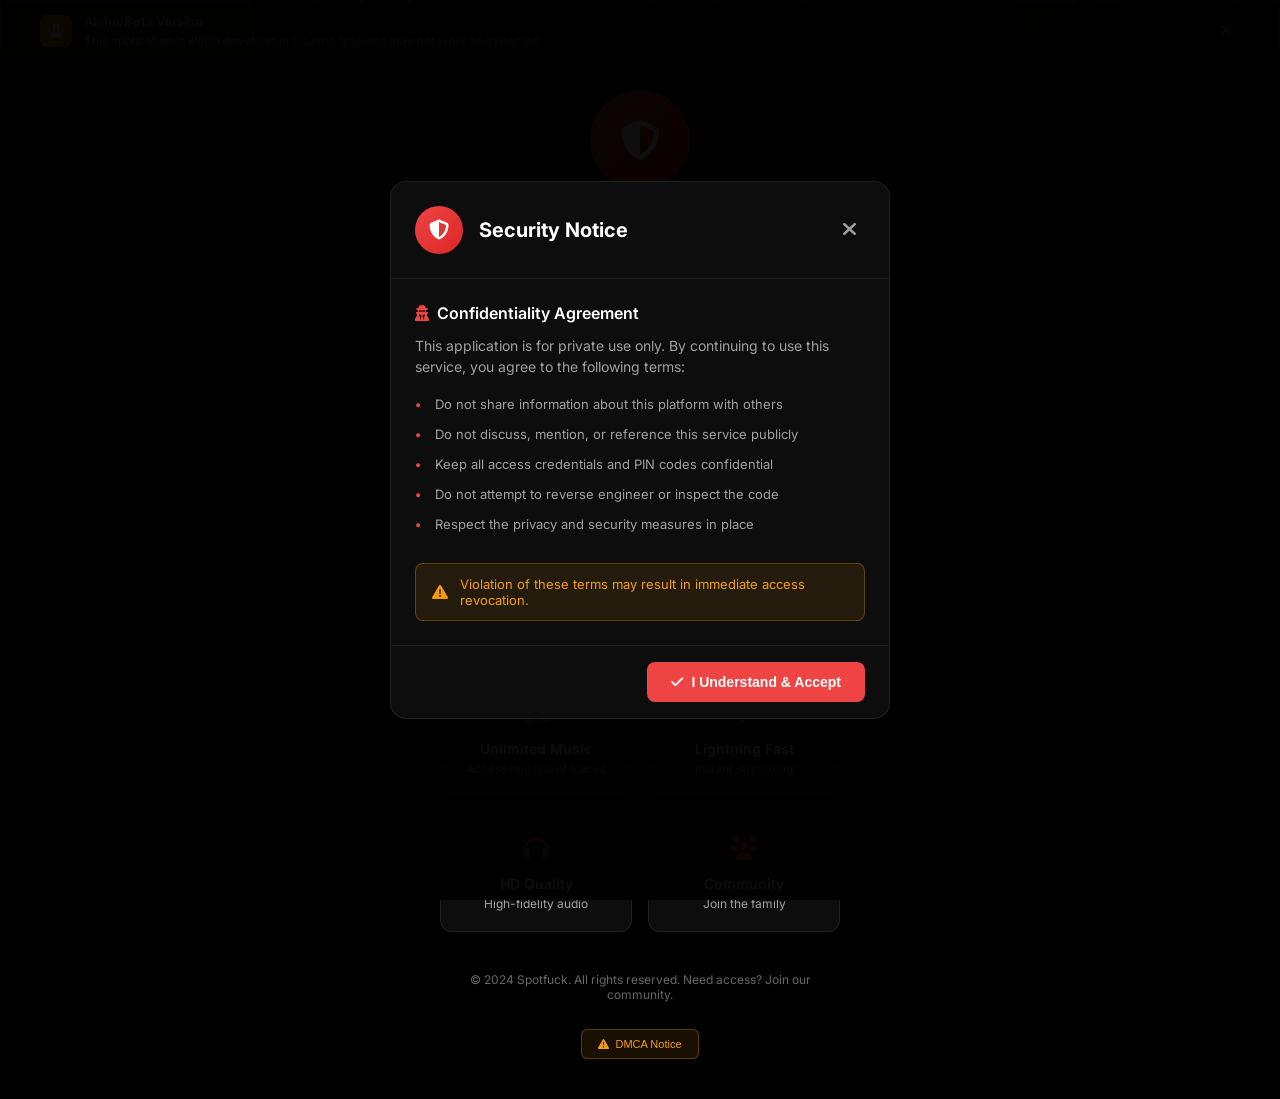
==== commit e2feafa1: "test" ====
--- a/index.html
+++ b/index.html
@@ -278,7 +278,8 @@
         /* Responsive Design */
         @media (max-width: 768px) {
             .access-container {
-                padding: 24px;
+                padding: 24px 16px;
+                margin-top: 20px;
             }
             
             .access-icon {
--- a/css/shared.css
+++ b/css/shared.css
@@ -14,6 +14,10 @@
     --success: #10b981;
 }
 
+body {
+    padding-top: 50px; /* Space for fixed beta banner */
+}
+
 /* Beta Banner */
 .beta-banner {
     background: linear-gradient(135deg, rgba(245, 158, 11, 0.1), rgba(245, 158, 11, 0.05));
@@ -22,6 +26,12 @@
     padding: 12px 16px;
     animation: slideDown 0.5s ease;
     margin-bottom: 0;
+    position: fixed;
+    top: 0;
+    left: 0;
+    right: 0;
+    z-index: 1000;
+    width: 100%;
 }
 
 @keyframes slideDown {
@@ -103,7 +113,7 @@
     display: flex;
     align-items: center;
     justify-content: center;
-    z-index: 3000;
+    z-index: 5000;
     animation: fadeIn 0.3s ease;
 }
 
@@ -292,7 +302,7 @@
     width: 100%;
     height: 100%;
     background: rgba(0, 0, 0, 0.9);
-    z-index: 1000;
+    z-index: 6000;
     align-items: center;
     justify-content: center;
     animation: fadeIn 0.3s ease;
@@ -458,9 +468,37 @@
 
 /* Responsive Design */
 @media (max-width: 768px) {
+    body {
+        padding-top: 60px; /* Adjusted for mobile beta banner */
+    }
+    
+    .beta-banner-content {
+        gap: 8px;
+    }
+    
+    .beta-banner-icon {
+        width: 28px;
+        height: 28px;
+        font-size: 12px;
+    }
+    
+    .beta-banner-title {
+        font-size: 12px;
+    }
+    
+    .beta-banner-info {
+        font-size: 11px;
+    }
+    
+    .beta-banner-close {
+        padding: 6px;
+        font-size: 14px;
+    }
+    
     .security-modal-content,
     .dmca-modal-content {
         max-width: 95%;
+        margin: 16px;
     }
     
     .security-modal-header,
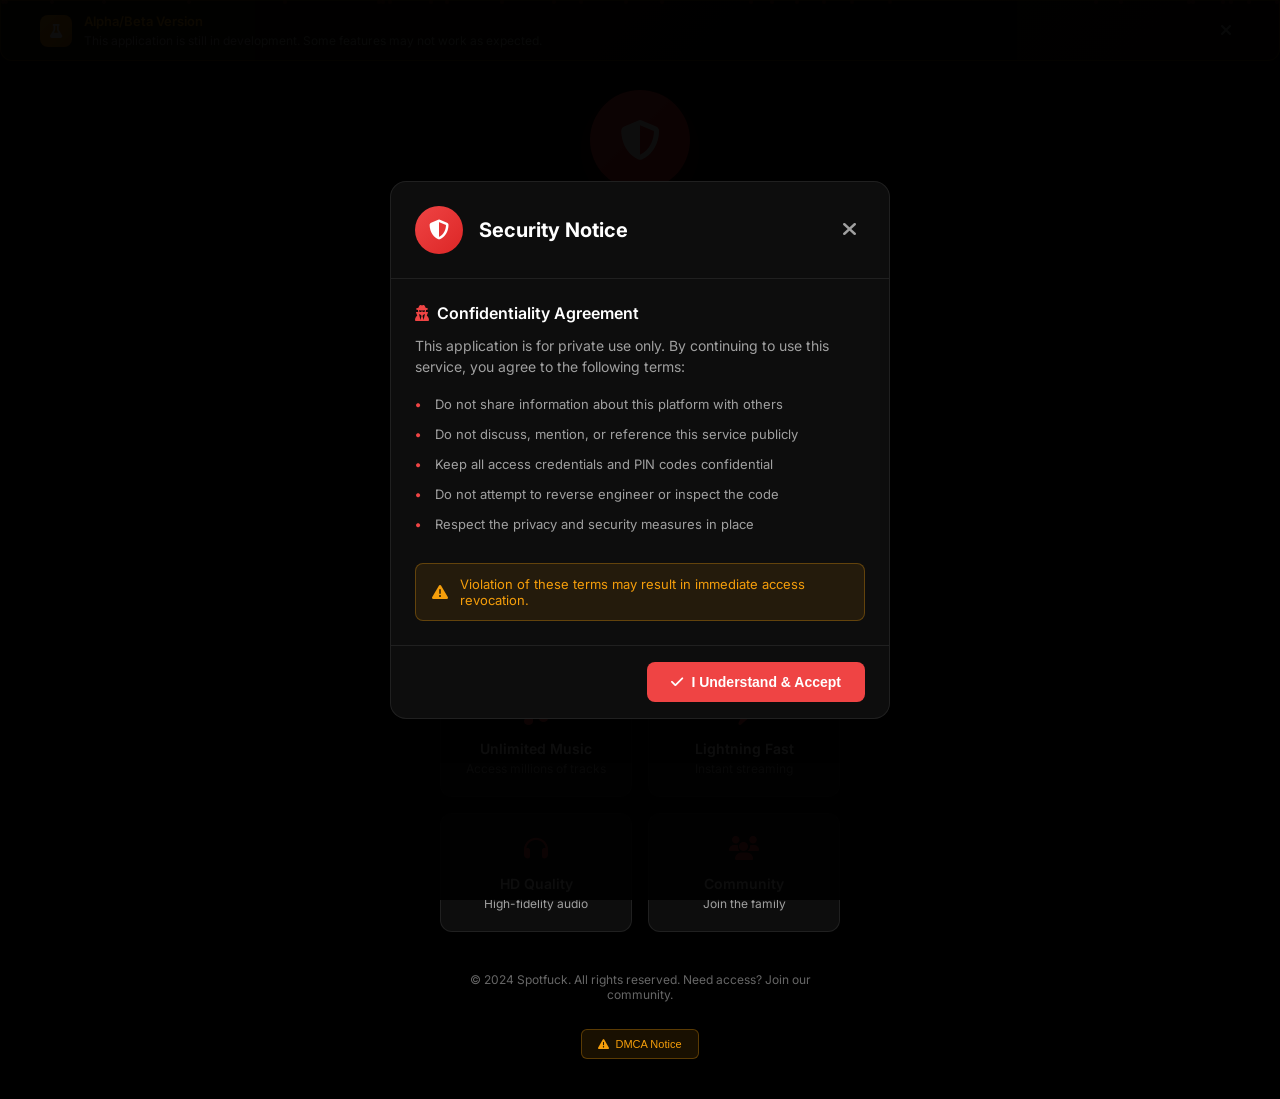
==== commit 65c93929: "test" ====
--- a/index.html
+++ b/index.html
@@ -15,6 +15,8 @@
     
     <link rel="stylesheet" href="https://cdnjs.cloudflare.com/ajax/libs/font-awesome/6.4.0/css/all.min.css" media="print" onload="this.media='all'">
     <link rel="stylesheet" href="css/shared.css">
+    <link rel="manifest" href="manifest.json">
+    <meta name="theme-color" content="#ef4444">
     <style>
         @import url('https://fonts.googleapis.com/css2?family=Inter:wght@300;400;500;600;700;800&display=swap');
         
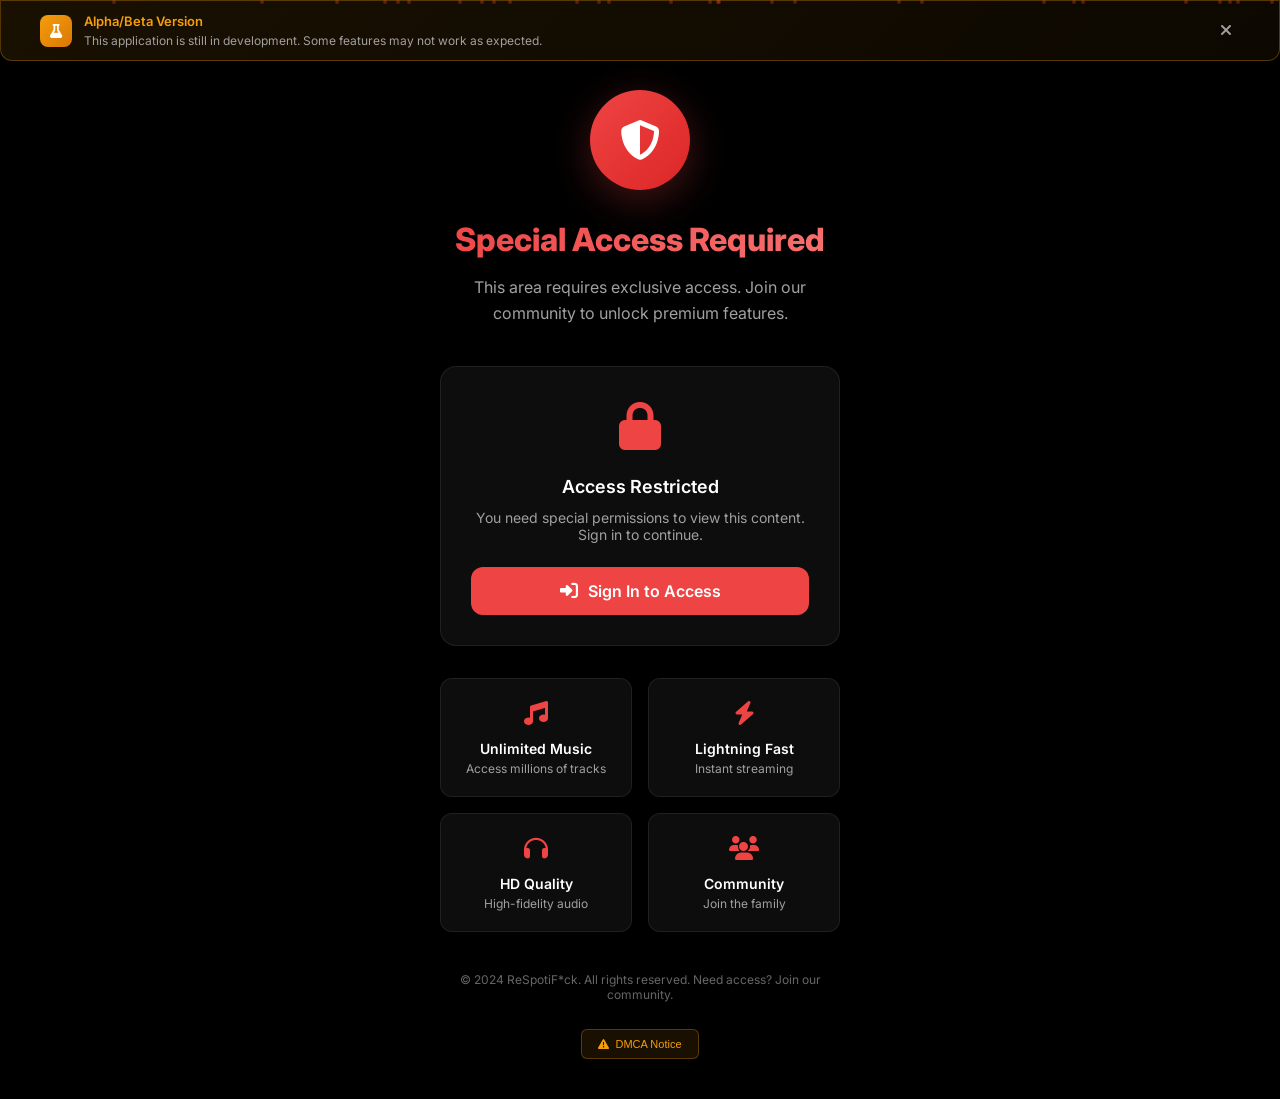
==== commit 4583a029: "post" ====
--- a/index.html
+++ b/index.html
@@ -3,8 +3,8 @@
 <head>
     <meta charset="UTF-8">
     <meta name="viewport" content="width=device-width, initial-scale=1.0">
-    <title>Spotfuck - Special Access</title>
-    <meta name="description" content="Spotfuck - Free music streaming from multiple sources">
+    <title>ReSpotiF*ck - Special Access</title>
+    <meta name="description" content="ReSpotiF*ck - Free music streaming from multiple sources">
     <link rel="icon" type="image/svg+xml" href="data:image/svg+xml,<svg xmlns='http://www.w3.org/2000/svg' viewBox='0 0 100 100'><circle cx='50' cy='50' r='48' fill='%23ef4444'/><polygon points='35,25 35,75 80,50' fill='white' stroke='white' stroke-width='2'/></svg>">
     <link rel="apple-touch-icon" href="data:image/svg+xml,<svg xmlns='http://www.w3.org/2000/svg' viewBox='0 0 100 100'><circle cx='50' cy='50' r='48' fill='%23ef4444'/><polygon points='35,25 35,75 80,50' fill='white' stroke='white' stroke-width='2'/></svg>">
     
@@ -448,7 +448,7 @@
         </div>
         
         <div class="footer-text">
-            © 2024 Spotfuck. All rights reserved. Need access? Join our community.
+            © 2024 ReSpotiF*ck. All rights reserved. Need access? Join our community.
             <br><br>
             <button class="dmca-footer-btn" id="dmcaFooterBtn">
                 <i class="fas fa-exclamation-triangle"></i> DMCA Notice
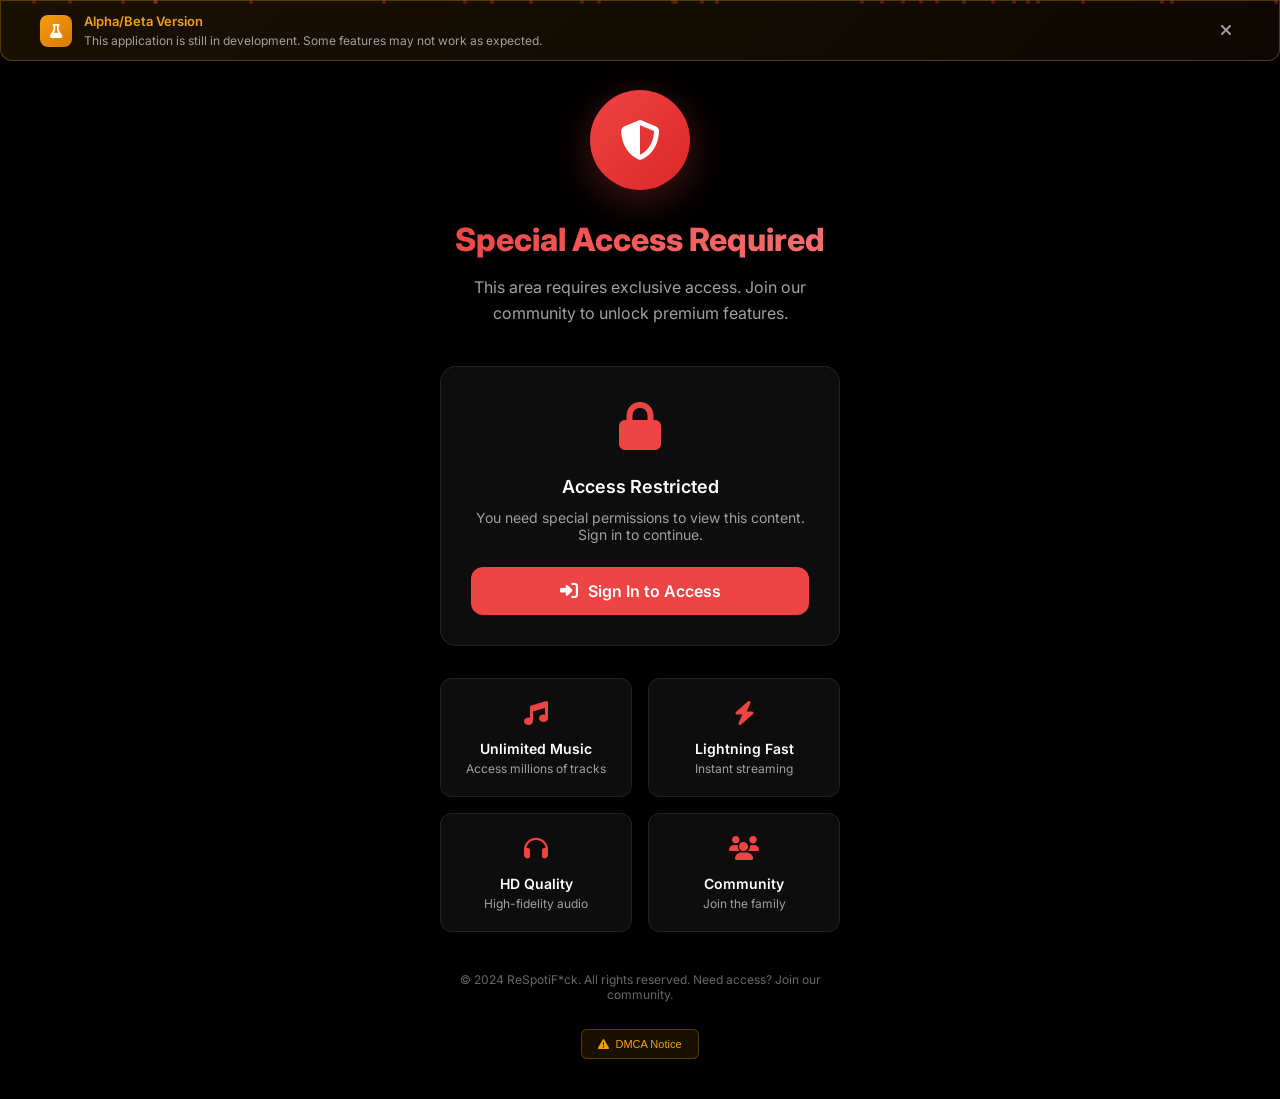
==== commit a27b7ea4: "post" ====
--- a/index.html
+++ b/index.html
@@ -14,6 +14,7 @@
     <link rel="preconnect" href="https://fonts.gstatic.com" crossorigin>
     
     <link rel="stylesheet" href="https://cdnjs.cloudflare.com/ajax/libs/font-awesome/6.4.0/css/all.min.css" media="print" onload="this.media='all'">
+    <link rel="icon" href="favicon.svg" type="image/svg+xml">
     <link rel="stylesheet" href="css/shared.css">
     <link rel="manifest" href="manifest.json">
     <meta name="theme-color" content="#ef4444">
--- a/css/shared.css
+++ b/css/shared.css
@@ -16,6 +16,8 @@
 
 body {
     padding-top: 50px; /* Space for fixed beta banner */
+    background: var(--bg-dark);
+    color: var(--text-primary);
 }
 
 /* Beta Banner */
@@ -553,3 +555,217 @@
         font-size: 11px;
     }
 }
+
+/* Global micro-animations */
+body {
+    animation: fadeInBody 0.5s ease;
+}
+
+@keyframes fadeInBody {
+    from { opacity: 0; }
+    to { opacity: 1; }
+}
+
+button, a, input, select, textarea, .source-tab, .sidebar-item, .track-item, .genre-card, .feature-item {
+    transition: all 0.25s cubic-bezier(0.4, 0, 0.2, 1);
+}
+
+button:active, a:active, .source-tab:active, .sidebar-item:active, .play-btn:active, .track-item:active, .genre-card:active, .feature-item:active {
+    transform: scale(0.97);
+}
+
+@keyframes fadeInUp {
+    from {
+        opacity: 0;
+        transform: translateY(20px);
+    }
+    to {
+        opacity: 1;
+        transform: translateY(0);
+    }
+}
+
+@keyframes pulse {
+    0%, 100% { transform: scale(1); }
+    50% { transform: scale(1.05); }
+}
+
+/* Static info pages (404, DMCA, Updates, Notice, Help, Privacy) */
+.page-container {
+    min-height: calc(100vh - 50px);
+    padding: 40px 24px;
+    display: flex;
+    flex-direction: column;
+    align-items: center;
+    justify-content: center;
+    text-align: center;
+    position: relative;
+    z-index: 1;
+}
+
+.page-container.left {
+    align-items: flex-start;
+    text-align: left;
+    justify-content: flex-start;
+}
+
+.page-card {
+    background: rgba(13, 13, 13, 0.85);
+    border: 1px solid var(--border);
+    border-radius: 12px;
+    padding: 40px;
+    max-width: 720px;
+    width: 100%;
+    box-shadow: 0 20px 40px rgba(0, 0, 0, 0.4);
+    animation: fadeInUp 0.6s ease forwards;
+    backdrop-filter: blur(20px);
+}
+
+.page-card.wide {
+    max-width: 900px;
+}
+
+.page-title {
+    font-size: 42px;
+    font-weight: 800;
+    margin-bottom: 12px;
+    color: var(--primary);
+}
+
+.page-subtitle {
+    font-size: 20px;
+    font-weight: 600;
+    margin-bottom: 16px;
+    color: var(--text-primary);
+}
+
+.page-text {
+    font-size: 15px;
+    line-height: 1.7;
+    color: var(--text-secondary);
+    margin-bottom: 24px;
+}
+
+.page-section {
+    margin-bottom: 28px;
+}
+
+.page-section h3 {
+    font-size: 18px;
+    font-weight: 700;
+    color: var(--text-primary);
+    margin-bottom: 10px;
+}
+
+.page-section p {
+    font-size: 14px;
+    line-height: 1.7;
+    color: var(--text-secondary);
+    margin-bottom: 12px;
+}
+
+.page-list {
+    list-style: none;
+    padding: 0;
+    margin: 0;
+    text-align: left;
+}
+
+.page-list li {
+    position: relative;
+    padding-left: 24px;
+    margin-bottom: 12px;
+    color: var(--text-secondary);
+    font-size: 14px;
+    line-height: 1.6;
+}
+
+.page-list li::before {
+    content: '•';
+    position: absolute;
+    left: 0;
+    color: var(--primary);
+    font-weight: 700;
+}
+
+.page-link,
+.page-btn {
+    display: inline-flex;
+    align-items: center;
+    gap: 8px;
+    padding: 12px 24px;
+    background: var(--primary);
+    color: white;
+    border: none;
+    border-radius: 8px;
+    text-decoration: none;
+    font-weight: 600;
+    cursor: pointer;
+    transition: all 0.25s cubic-bezier(0.4, 0, 0.2, 1);
+}
+
+.page-btn.secondary {
+    background: transparent;
+    border: 1px solid var(--border);
+    color: var(--text-secondary);
+}
+
+.page-btn:hover {
+    background: var(--primary-dark);
+    transform: translateY(-2px);
+}
+
+.page-btn.secondary:hover {
+    border-color: var(--primary);
+    color: var(--primary);
+    background: rgba(255,255,255,0.05);
+}
+
+.page-actions {
+    display: flex;
+    gap: 12px;
+    flex-wrap: wrap;
+    justify-content: center;
+    margin-top: 28px;
+}
+
+.notfound-code {
+    font-size: 120px;
+    font-weight: 900;
+    line-height: 1;
+    background: linear-gradient(135deg, var(--primary) 0%, var(--primary-light) 100%);
+    -webkit-background-clip: text;
+    -webkit-text-fill-color: transparent;
+    background-clip: text;
+    margin-bottom: 8px;
+}
+
+.page-footer {
+    margin-top: 40px;
+    font-size: 13px;
+    color: var(--text-muted);
+}
+
+.page-footer a {
+    color: var(--primary);
+    text-decoration: none;
+}
+
+@media (max-width: 768px) {
+    .page-container {
+        padding: 24px 16px;
+    }
+    .page-card {
+        padding: 24px;
+    }
+    .page-title {
+        font-size: 32px;
+    }
+    .notfound-code {
+        font-size: 80px;
+    }
+    .page-actions {
+        flex-direction: column;
+        align-items: stretch;
+    }
+}
